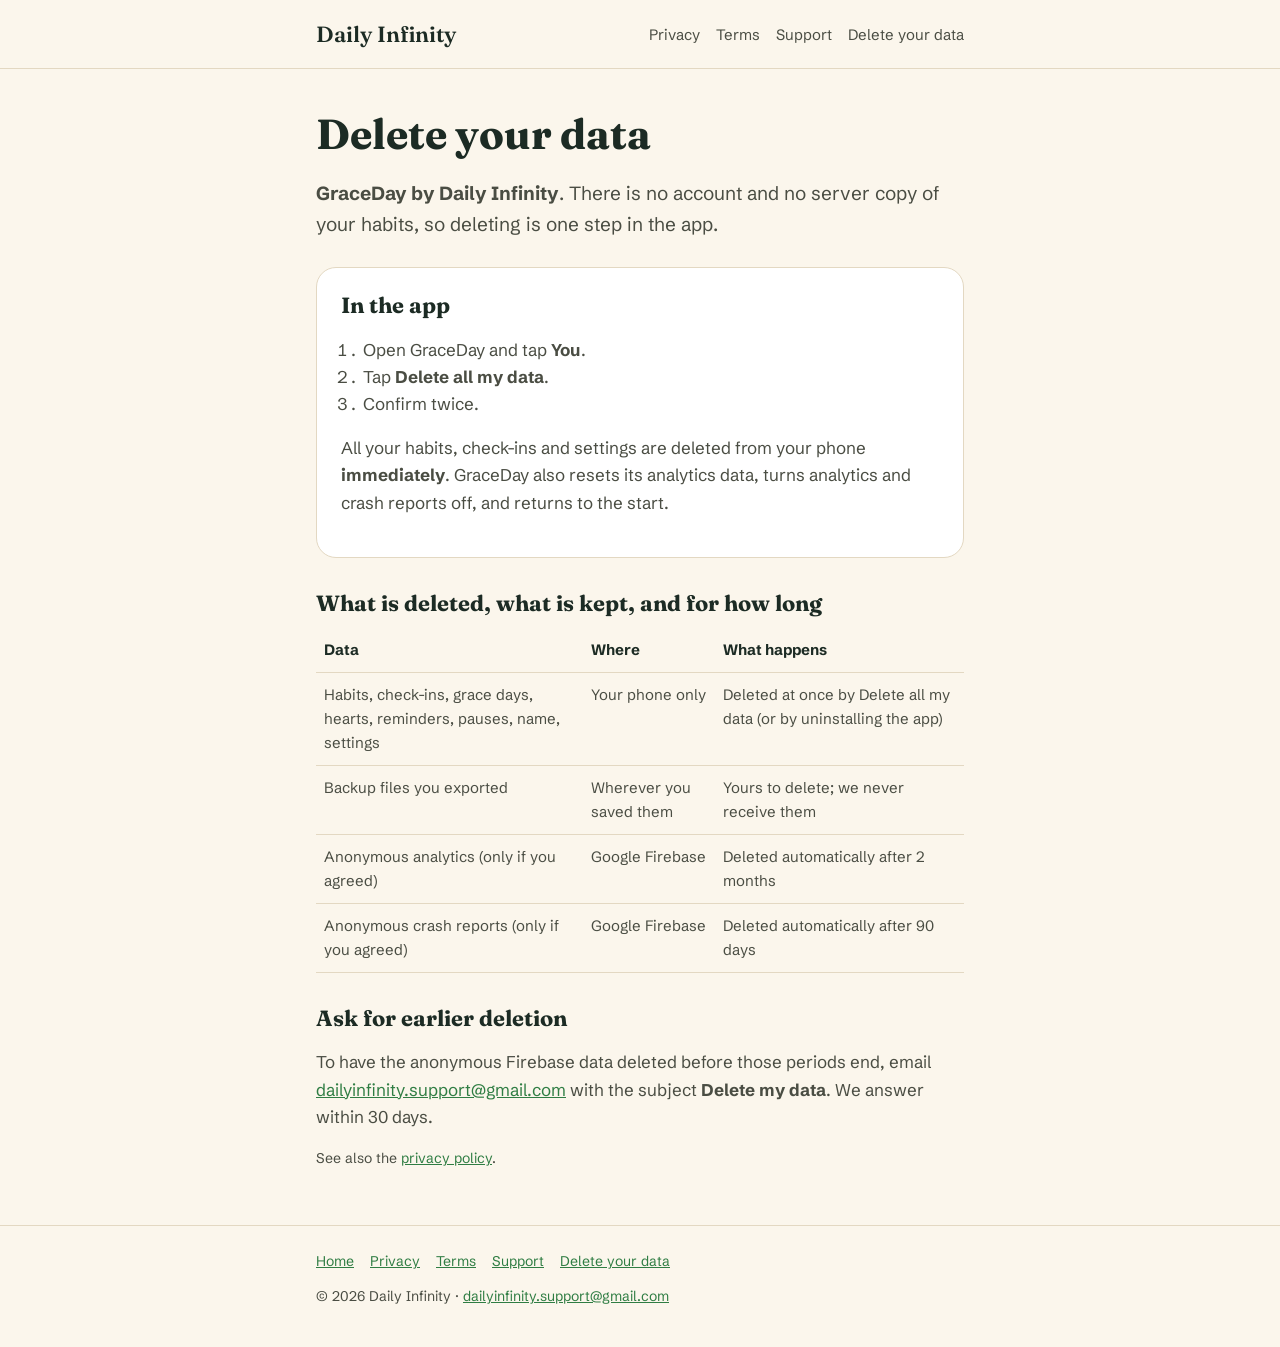
==== delete-data/index.html @ aceafec6 "Site: full privacy policy, delete-data page, 16+ terms" ====
<!doctype html>
<html lang="en"><head><meta charset="utf-8"><meta name="viewport" content="width=device-width,initial-scale=1">
<title>Delete your data · GraceDay by Daily Infinity</title><meta name="description" content="How to delete your GraceDay data."><meta name="color-scheme" content="light dark">
<link rel="icon" href="/favicon.svg"><link rel="stylesheet" href="/style.css"></head>
<body><header><div class="wrap"><a class="brand" href="/">Daily Infinity</a><nav><a href="/privacy/">Privacy</a><a href="/terms/">Terms</a><a href="/support/">Support</a><a href="/delete-data/">Delete your data</a></nav></div></header>
<main class="wrap">
<h1>Delete your data</h1>
<p class="lede"><strong>GraceDay by Daily Infinity</strong>. There is no account and no server copy of your habits, so deleting is one step in the app.</p>
<section class="card"><h2>In the app</h2>
<ol><li>Open GraceDay and tap <strong>You</strong>.</li><li>Tap <strong>Delete all my data</strong>.</li><li>Confirm twice.</li></ol>
<p>All your habits, check-ins and settings are deleted from your phone <strong>immediately</strong>. GraceDay also resets its analytics data, turns analytics and crash reports off, and returns to the start.</p></section>
<h2>What is deleted, what is kept, and for how long</h2>
<table><thead><tr><th>Data</th><th>Where</th><th>What happens</th></tr></thead><tbody>
<tr><td>Habits, check-ins, grace days, hearts, reminders, pauses, name, settings</td><td>Your phone only</td><td>Deleted at once by Delete all my data (or by uninstalling the app)</td></tr>
<tr><td>Backup files you exported</td><td>Wherever you saved them</td><td>Yours to delete; we never receive them</td></tr>
<tr><td>Anonymous analytics (only if you agreed)</td><td>Google Firebase</td><td>Deleted automatically after 2 months</td></tr>
<tr><td>Anonymous crash reports (only if you agreed)</td><td>Google Firebase</td><td>Deleted automatically after 90 days</td></tr>
</tbody></table>
<h2>Ask for earlier deletion</h2>
<p>To have the anonymous Firebase data deleted before those periods end, email <a href="mailto:dailyinfinity.support@gmail.com?subject=Delete%20my%20data">dailyinfinity.support@gmail.com</a> with the subject <strong>Delete my data</strong>. We answer within 30 days.</p>
<p class="meta">See also the <a href="/privacy/">privacy policy</a>.</p>
</main>
<footer><div class="wrap"><div class="flinks"><a href="/">Home</a><a href="/privacy/">Privacy</a><a href="/terms/">Terms</a><a href="/support/">Support</a><a href="/delete-data/">Delete your data</a></div>© 2026 Daily Infinity · <a href="mailto:dailyinfinity.support@gmail.com">dailyinfinity.support@gmail.com</a></div></footer>
</body></html>
---- style.css ----
@font-face{font-family:Fraunces;src:url(/fonts/Fraunces-VariableFont.ttf);font-weight:100 900;font-display:swap}
@font-face{font-family:"Schibsted Grotesk";src:url(/fonts/SchibstedGrotesk-VariableFont.ttf);font-weight:400 900;font-display:swap}
:root{--paper:#FBF6EC;--oat:#F3ECDD;--line:#E3D8C2;--card:#fff;--ink:#1C2B24;--ink2:#4A4D43;--ever:#17402F;--ever-ink:#FBF6EC;--leaf:#2F7D43}
@media (prefers-color-scheme:dark){:root{--paper:#111915;--oat:#1B2520;--line:#2E3B34;--card:#18221D;--ink:#EEF2E9;--ink2:#B9C3B6;--ever:#86D193;--ever-ink:#111915;--leaf:#86D193}}
*{box-sizing:border-box}
body{margin:0;background:var(--paper);color:var(--ink);font:17px/1.6 "Schibsted Grotesk",system-ui,sans-serif}
.wrap{max-width:680px;margin:0 auto;padding:0 16px}
header{padding:20px 0;border-bottom:1px solid var(--line)}
header .wrap{display:flex;justify-content:space-between;align-items:center;gap:12px;flex-wrap:wrap}
.brand{font:600 22px Fraunces,serif;color:var(--ink);text-decoration:none}
nav a{color:var(--ink2);text-decoration:none;margin-left:16px;font-size:15px}
nav a:hover{color:var(--leaf)}
h1,h2{font-family:Fraunces,serif;line-height:1.2}
h1{font-size:clamp(30px,6vw,42px);margin:40px 0 8px}
h2{font-size:22px;margin:32px 0 6px}
p,li{color:var(--ink2)}
a{color:var(--leaf)}
.lede{font-size:19px}
.card{background:var(--card);border:1px solid var(--line);border-radius:20px;padding:24px;margin:28px 0}
.card h2{margin-top:0}
.badge{display:inline-block;margin-top:8px;padding:12px 20px;border-radius:12px;background:var(--ever);color:var(--ever-ink);font-weight:600;text-decoration:none}
.badge.soon{opacity:.7}
footer{border-top:1px solid var(--line);margin-top:56px;padding:24px 0 40px;font-size:14px;color:var(--ink2)}
footer a{margin-right:16px}
.meta{font-size:14px}
.flinks{display:flex;flex-wrap:wrap;gap:4px 16px;margin-bottom:12px}
.flinks a{margin:0}
ol{padding-left:22px;color:var(--ink2)}
table{width:100%;border-collapse:collapse;margin:12px 0;font-size:15px}
th,td{text-align:left;vertical-align:top;padding:10px 8px;border-bottom:1px solid var(--line);color:var(--ink2)}
th{color:var(--ink)}
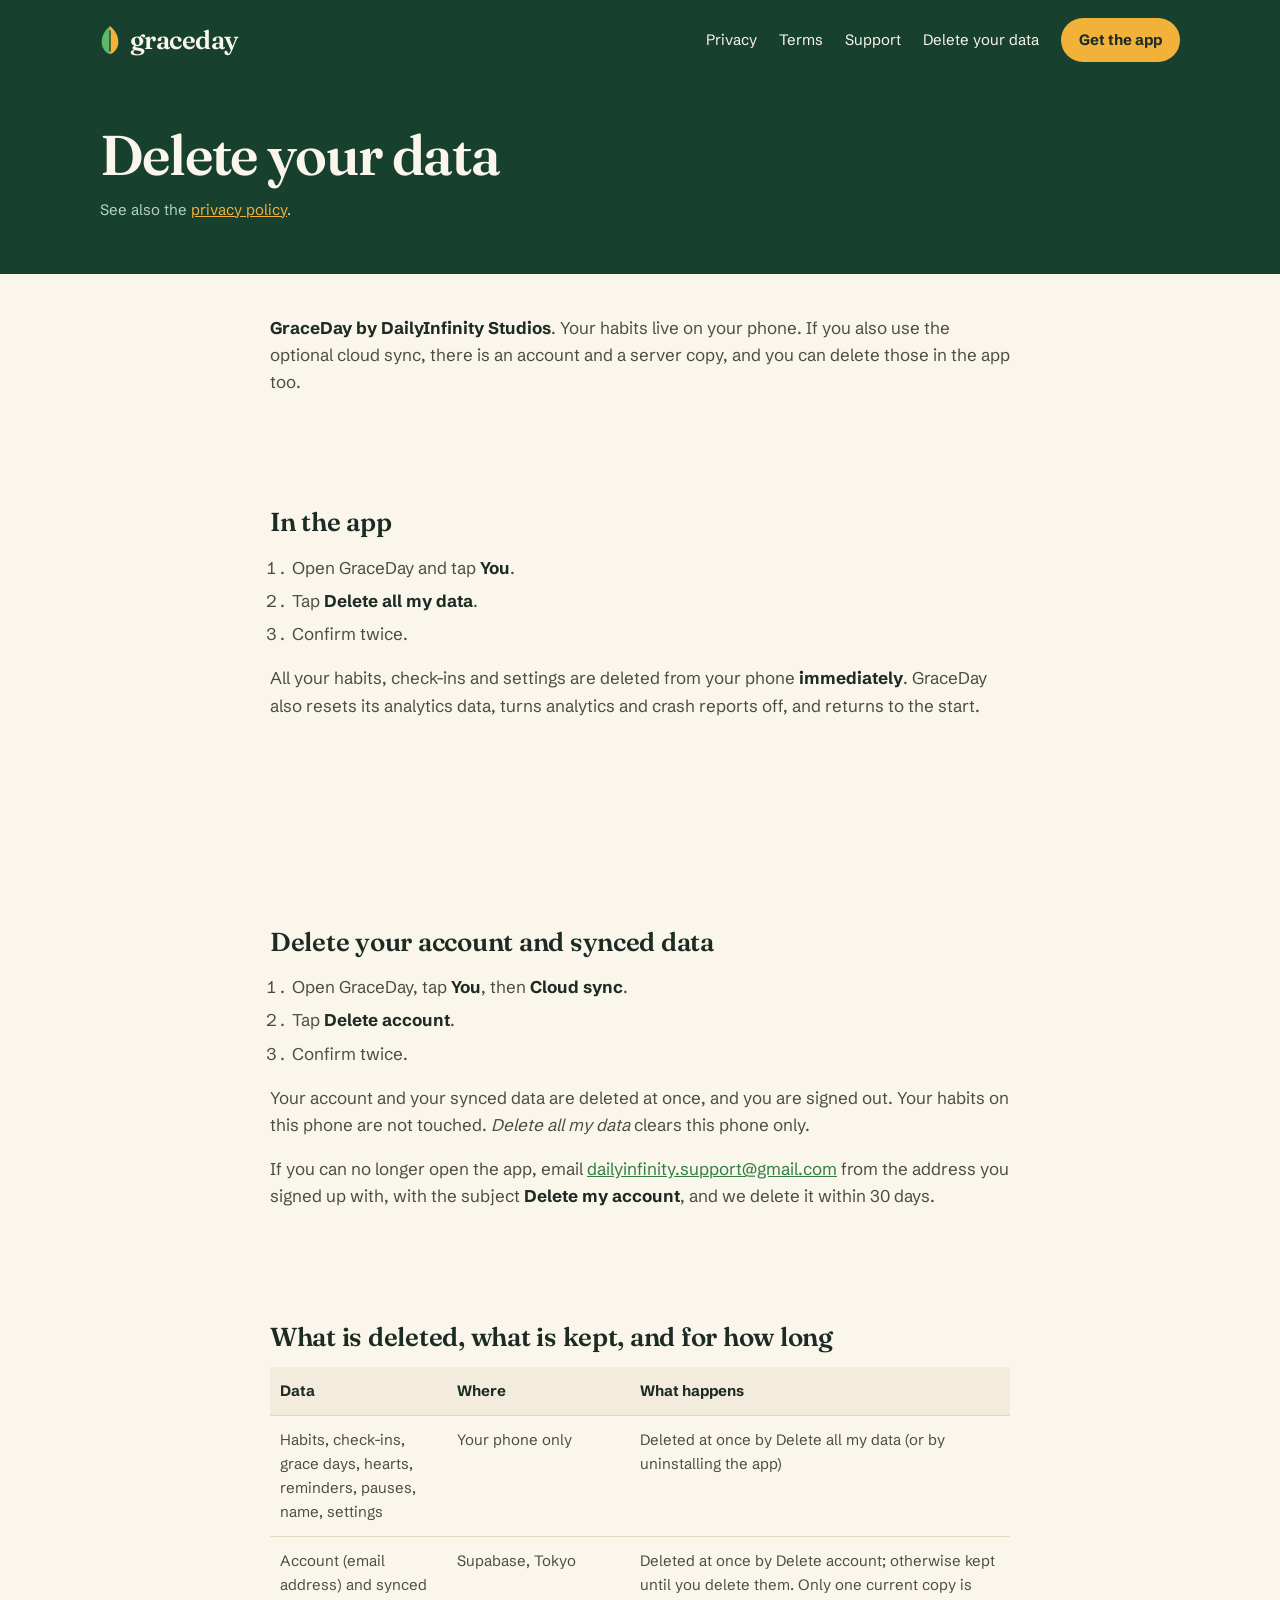
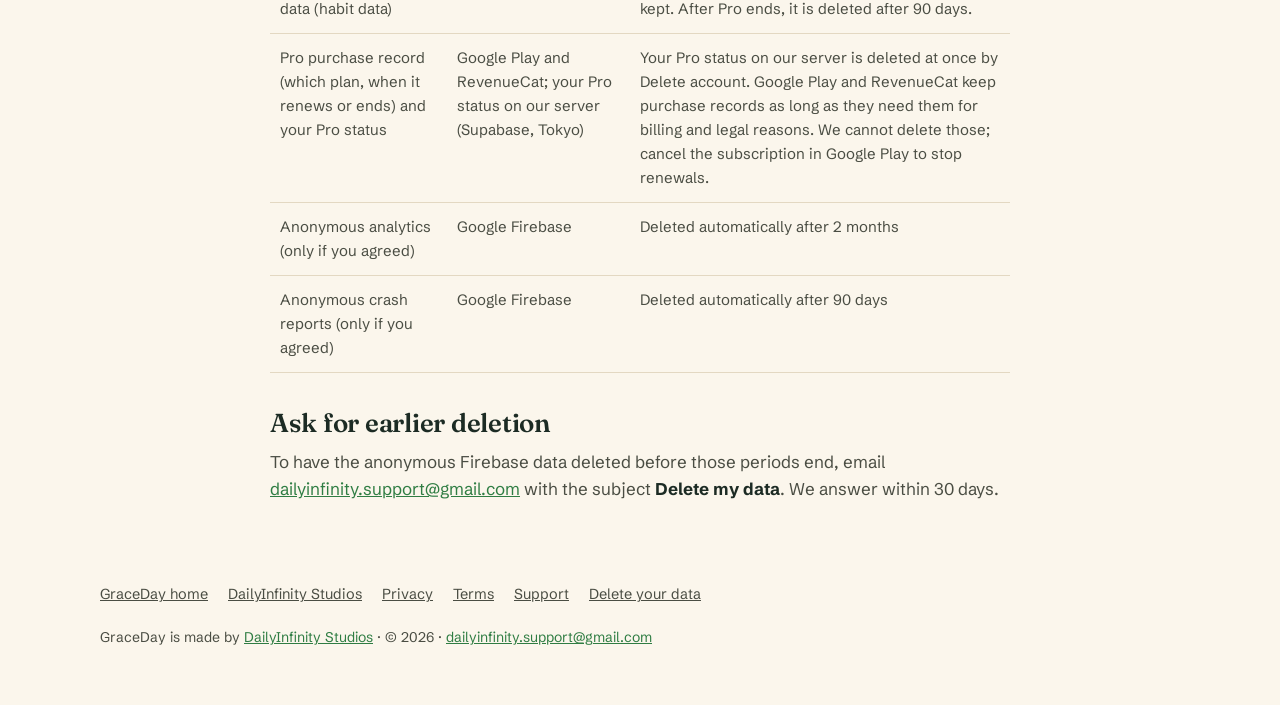
==== commit 6b84c171: "Site: DailyInfinity Studios home, GraceDay app page and per-app policies - / is the DailyInfinity St" ====
--- a/delete-data/index.html
+++ b/delete-data/index.html
@@ -1,24 +1,6 @@
 <!doctype html>
-<html lang="en"><head><meta charset="utf-8"><meta name="viewport" content="width=device-width,initial-scale=1">
-<title>Delete your data · GraceDay by Daily Infinity</title><meta name="description" content="How to delete your GraceDay data."><meta name="color-scheme" content="light dark">
-<link rel="icon" href="/favicon.svg"><link rel="stylesheet" href="/style.css"></head>
-<body><header><div class="wrap"><a class="brand" href="/">Daily Infinity</a><nav><a href="/privacy/">Privacy</a><a href="/terms/">Terms</a><a href="/support/">Support</a><a href="/delete-data/">Delete your data</a></nav></div></header>
-<main class="wrap">
-<h1>Delete your data</h1>
-<p class="lede"><strong>GraceDay by Daily Infinity</strong>. There is no account and no server copy of your habits, so deleting is one step in the app.</p>
-<section class="card"><h2>In the app</h2>
-<ol><li>Open GraceDay and tap <strong>You</strong>.</li><li>Tap <strong>Delete all my data</strong>.</li><li>Confirm twice.</li></ol>
-<p>All your habits, check-ins and settings are deleted from your phone <strong>immediately</strong>. GraceDay also resets its analytics data, turns analytics and crash reports off, and returns to the start.</p></section>
-<h2>What is deleted, what is kept, and for how long</h2>
-<table><thead><tr><th>Data</th><th>Where</th><th>What happens</th></tr></thead><tbody>
-<tr><td>Habits, check-ins, grace days, hearts, reminders, pauses, name, settings</td><td>Your phone only</td><td>Deleted at once by Delete all my data (or by uninstalling the app)</td></tr>
-<tr><td>Backup files you exported</td><td>Wherever you saved them</td><td>Yours to delete; we never receive them</td></tr>
-<tr><td>Anonymous analytics (only if you agreed)</td><td>Google Firebase</td><td>Deleted automatically after 2 months</td></tr>
-<tr><td>Anonymous crash reports (only if you agreed)</td><td>Google Firebase</td><td>Deleted automatically after 90 days</td></tr>
-</tbody></table>
-<h2>Ask for earlier deletion</h2>
-<p>To have the anonymous Firebase data deleted before those periods end, email <a href="mailto:dailyinfinity.support@gmail.com?subject=Delete%20my%20data">dailyinfinity.support@gmail.com</a> with the subject <strong>Delete my data</strong>. We answer within 30 days.</p>
-<p class="meta">See also the <a href="/privacy/">privacy policy</a>.</p>
-</main>
-<footer><div class="wrap"><div class="flinks"><a href="/">Home</a><a href="/privacy/">Privacy</a><a href="/terms/">Terms</a><a href="/support/">Support</a><a href="/delete-data/">Delete your data</a></div>© 2026 Daily Infinity · <a href="mailto:dailyinfinity.support@gmail.com">dailyinfinity.support@gmail.com</a></div></footer>
-</body></html>
+<html lang="en"><head><meta charset="utf-8"><title>Moved: GraceDay delete-data</title>
+<meta name="robots" content="noindex">
+<link rel="canonical" href="https://dailyinfinity.github.io/graceday/delete-data/">
+<meta http-equiv="refresh" content="0; url=/graceday/delete-data/">
+</head><body><p>This page moved to <a href="/graceday/delete-data/">dailyinfinity.github.io/graceday/delete-data/</a>.</p></body></html>
